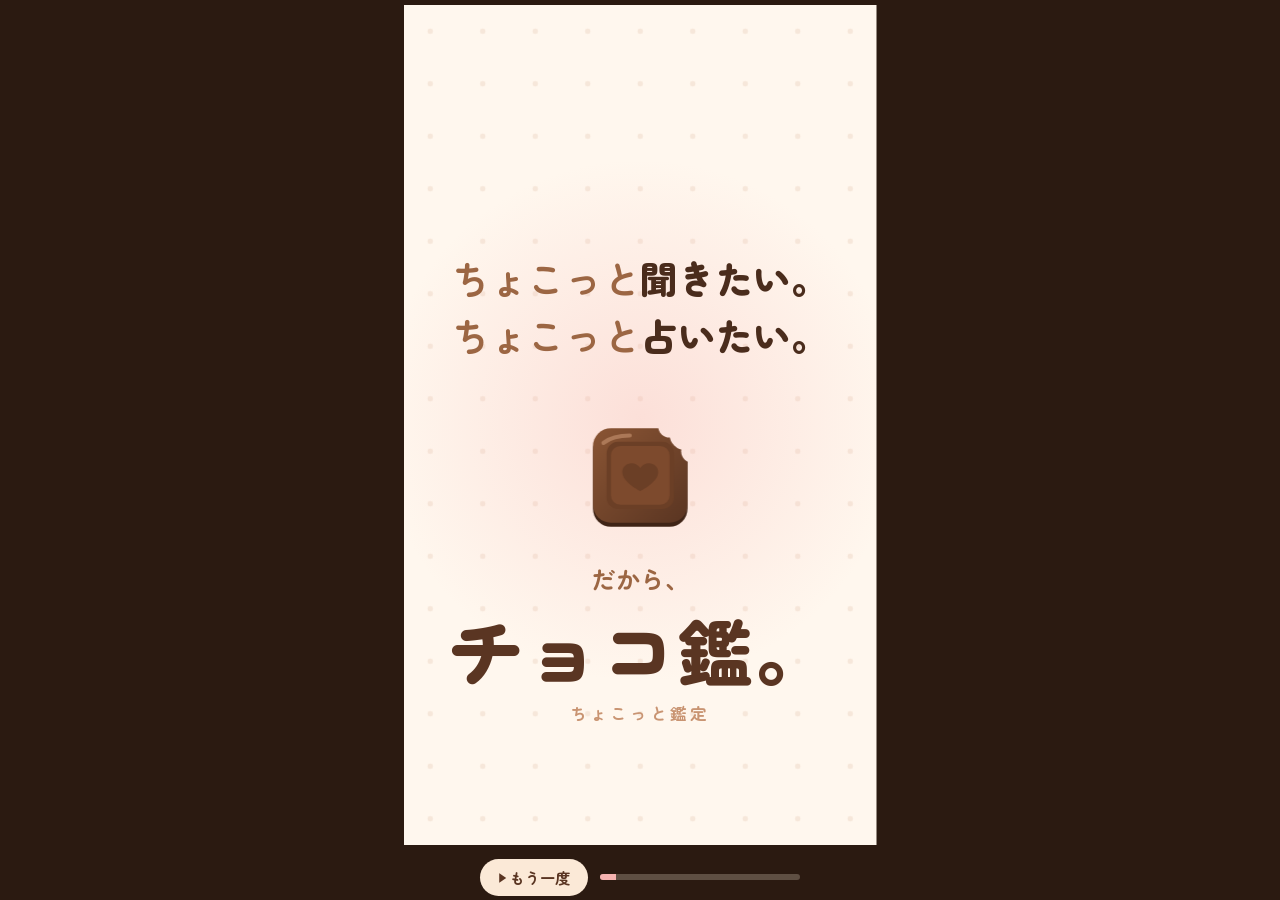
==== chocokan/index.html @ 7cccb488 "Add Choco-kan 15-second concept animation HTML/CSS animation (9:16, 1080x1920) following the Choco-k" ====
<!doctype html>
<html lang="ja">
<head>
<meta charset="utf-8">
<meta name="viewport" content="width=device-width, initial-scale=1">
<title>チョコ鑑 15秒</title>
<link rel="preconnect" href="https://fonts.googleapis.com">
<link rel="preconnect" href="https://fonts.gstatic.com" crossorigin>
<link href="https://fonts.googleapis.com/css2?family=Zen+Maru+Gothic:wght@500;700;900&display=swap" rel="stylesheet">
<style>
  :root {
    --cream: #fff7ee;
    --cream-2: #fbe9d7;
    --choco: #5a3522;
    --choco-2: #7a4a2f;
    --choco-3: #9c6643;
    --milk: #c99472;
    --pink: #f6b3b0;
    --mist: #e9e3f3;
    --ink: #4a2c1c;
  }
  * { box-sizing: border-box; margin: 0; padding: 0; }
  html, body { height: 100%; }
  body {
    background: #2b1a11;
    font-family: "Zen Maru Gothic", "Hiragino Maru Gothic ProN", "IPAGothic", sans-serif;
    color: var(--ink);
    display: flex; flex-direction: column; align-items: center; justify-content: center;
    overflow: hidden;
  }

  /* ---------- 1080x1920 stage, scaled to fit ---------- */
  #viewport { position: relative; }
  #stage {
    position: absolute; left: 0; top: 0;
    width: 1080px; height: 1920px;
    transform-origin: 0 0;
    overflow: hidden;
    background: var(--cream);
  }
  .abs { position: absolute; }
  .center-x { left: 0; right: 0; text-align: center; }

  /* soft background dots */
  .dots {
    inset: 0;
    background-image: radial-gradient(circle, rgba(201,148,114,.16) 6px, transparent 7px);
    background-size: 120px 120px;
    animation: drift 15s linear both;
  }
  @keyframes drift { from { background-position: 0 0; } to { background-position: 120px -240px; } }
  .glow {
    width: 1300px; height: 1300px; left: -110px; top: 300px; border-radius: 50%;
    background: radial-gradient(circle, rgba(246,179,176,.35), transparent 65%);
    animation: glowshift 15s ease-in-out both;
  }
  @keyframes glowshift {
    0% { transform: translate(-120px, -200px); }
    50% { transform: translate(120px, 100px); }
    100% { transform: translate(0, 0); }
  }

  /* ---------- generic motions ---------- */
  @keyframes popIn {
    0% { opacity: 0; transform: translateY(30px) scale(.6); }
    60% { opacity: 1; transform: translateY(-6px) scale(1.06); }
    100% { opacity: 1; transform: none; }
  }
  @keyframes fadeUp {
    0% { opacity: 0; transform: translateY(40px); }
    100% { opacity: 1; transform: none; }
  }
  @keyframes fadeOut { to { opacity: 0; transform: translateY(-40px) scale(.96); } }
  @keyframes floatAway { to { opacity: 0; transform: translateY(-160px) scale(.8); } }
  @keyframes bob {
    0%, 100% { translate: 0 0; }
    50% { translate: 0 -12px; }
  }

  /* ---------- Scene 1 : everyday small moyamoya ---------- */
  .phone {
    left: 300px; top: 900px; width: 480px; height: 860px;
    border-radius: 72px; background: var(--choco);
    padding: 22px;
    box-shadow: 0 40px 80px rgba(90,53,34,.25);
    animation: phoneIn .8s cubic-bezier(.2,.9,.3,1.2) 0s both, phoneOut .6s ease-in 4.3s forwards;
  }
  @keyframes phoneIn { from { opacity: 0; transform: translateY(260px) rotate(-4deg); } to { opacity: 1; transform: rotate(-3deg); } }
  @keyframes phoneOut { from { opacity: 1; transform: rotate(-3deg); } to { opacity: 0; transform: translateY(300px) rotate(-6deg); } }
  .screen {
    width: 100%; height: 100%; border-radius: 52px; background: #fffaf4;
    position: relative; overflow: hidden;
  }
  .screen .time { position: absolute; top: 34px; left: 0; right: 0; text-align: center; font-weight: 700; font-size: 30px; color: var(--choco-3); }
  .screen .name { position: absolute; top: 96px; left: 0; right: 0; text-align: center; font-size: 30px; font-weight: 700; color: var(--choco-2); }
  .screen .line { position: absolute; top: 150px; left: 30px; right: 30px; height: 2px; background: var(--cream-2); }
  .msg {
    position: absolute; left: 34px; top: 200px; max-width: 330px;
    background: var(--cream-2); border-radius: 30px 30px 30px 8px;
    padding: 22px 28px; font-size: 32px; font-weight: 700; line-height: 1.4; color: var(--ink);
    animation: popIn .5s ease-out .5s both;
  }
  .draft {
    position: absolute; left: 30px; right: 30px; bottom: 40px; height: 84px;
    border-radius: 42px; border: 3px solid var(--cream-2);
    padding: 0 30px; display: flex; align-items: center; font-size: 30px; color: var(--milk);
  }
  .caret { width: 3px; height: 38px; background: var(--choco-3); margin-left: 4px; animation: blink 1s steps(1) infinite; }
  @keyframes blink { 50% { opacity: 0; } }

  .thought {
    background: #fff; border-radius: 60px;
    padding: 30px 48px; font-size: 58px; font-weight: 900; color: var(--ink);
    white-space: nowrap;
    box-shadow: 0 16px 0 var(--cream-2), 0 24px 40px rgba(90,53,34,.12);
  }
  .thought .moya { display: inline-block; margin-right: 18px; color: #a99bc4; font-size: 46px; font-weight: 700; vertical-align: 6px; }
  .t1 { left: 70px; top: 230px; animation: popIn .55s ease-out .7s both, bob 2.4s ease-in-out 1.3s infinite, floatAway .6s ease-in 4.15s forwards; }
  .t2 { right: 60px; top: 460px; animation: popIn .55s ease-out 1.75s both, bob 2.6s ease-in-out 2.3s infinite, floatAway .6s ease-in 4.25s forwards; }
  .t3 { left: 50px; top: 690px; animation: popIn .55s ease-out 2.8s both, bob 2.2s ease-in-out 3.4s infinite, floatAway .6s ease-in 4.35s forwards; }

  /* ---------- Scene 2 : “もっと気軽でいい” + one chocolate ---------- */
  .s2a { top: 470px; font-size: 64px; font-weight: 700; color: var(--choco-3);
    animation: fadeUp .6s ease-out 4.85s both, fadeOut .5s ease-in 7.3s forwards; }
  .s2b { top: 580px; font-size: 84px; font-weight: 900; line-height: 1.35; color: var(--ink);
    animation: fadeUp .7s ease-out 5.3s both, fadeOut .5s ease-in 7.35s forwards; }
  .s2b em { font-style: normal; background: linear-gradient(transparent 62%, var(--pink) 62%); padding: 0 6px; }

  .choco-drop {
    left: 400px; top: 1020px; width: 280px; height: 280px;
    animation: chocoFall .9s cubic-bezier(.3,0,.4,1) 5.75s both, chocoPick .7s ease-in-out 6.75s forwards, chocoGo .5s ease-in 7.35s forwards;
  }
  @keyframes chocoFall {
    0% { opacity: 0; transform: translateY(-900px) rotate(-30deg); }
    55% { opacity: 1; transform: translateY(0) rotate(4deg) scale(1.08, .9); }
    75% { transform: translateY(-60px) rotate(-2deg); }
    100% { opacity: 1; transform: none; }
  }
  @keyframes chocoPick {
    0% { transform: none; }
    40% { transform: translateY(-90px) rotate(-8deg) scale(1.05); }
    100% { transform: translateY(-50px) rotate(-5deg); }
  }
  @keyframes chocoGo { from { opacity: 1; transform: translateY(-50px) rotate(-5deg); } to { opacity: 0; transform: translateY(-50px) rotate(-5deg) scale(.3); } }
  .shadow {
    left: 410px; top: 1320px; width: 260px; height: 40px; border-radius: 50%;
    background: rgba(90,53,34,.15);
    animation: fadeUp .4s ease-out 6.25s both, fadeOut .4s ease-in 7.35s forwards;
  }
  .choco-pop {
    left: 700px; top: 990px; font-size: 64px; font-weight: 900; color: var(--choco-3);
    animation: popIn .45s ease-out 6.8s both, fadeOut .4s ease-in 7.35s forwards;
  }
  .sparkle { width: 40px; height: 40px; }
  .sp1 { left: 350px; top: 990px; animation: twinkle .9s ease-out 6.35s both; }
  .sp2 { left: 690px; top: 1130px; animation: twinkle .9s ease-out 6.5s both; }
  .sp3 { left: 380px; top: 1250px; animation: twinkle .9s ease-out 6.9s both; }
  @keyframes twinkle {
    0% { opacity: 0; transform: scale(0) rotate(0); }
    40% { opacity: 1; transform: scale(1.2) rotate(45deg); }
    100% { opacity: 0; transform: scale(.4) rotate(90deg); }
  }

  /* ---------- Scene 3 : 人に聞く / AIに聞く ---------- */
  .s3a { top: 360px; font-size: 82px; font-weight: 900; color: var(--ink);
    animation: fadeUp .6s ease-out 7.65s both, fadeOut .5s ease-in 10.75s forwards; }
  .card {
    top: 600px; width: 440px; height: 600px; border-radius: 56px;
    background: #fff; padding: 56px 30px 0; text-align: center;
    box-shadow: 0 20px 0 var(--cream-2), 0 30px 50px rgba(90,53,34,.12);
  }
  .card .icon { width: 220px; height: 220px; margin: 0 auto 30px; }
  .card h3 { font-size: 64px; font-weight: 900; color: var(--ink); }
  .card p { margin-top: 18px; font-size: 36px; font-weight: 700; color: var(--choco-3); line-height: 1.45; }
  .card-l { left: 80px; animation: cardL .7s cubic-bezier(.2,.9,.3,1.15) 8.0s both, tapL 3s ease-in-out 8.9s both, fadeOut .5s ease-in 10.8s forwards; }
  .card-r { right: 80px; animation: cardR .7s cubic-bezier(.2,.9,.3,1.15) 8.15s both, tapR 3s ease-in-out 8.9s both, fadeOut .5s ease-in 10.85s forwards; }
  @keyframes cardL { from { opacity: 0; transform: translateX(-500px) rotate(-10deg); } to { opacity: 1; transform: none; } }
  @keyframes cardR { from { opacity: 0; transform: translateX(500px) rotate(10deg); } to { opacity: 1; transform: none; } }
  /* gentle alternating “choose” highlight: left, then right — neither is the hero */
  @keyframes tapL {
    0%, 100% { scale: 1; }
    10% { scale: .95; }
    20%, 35% { scale: 1.04; }
    45% { scale: 1; }
  }
  @keyframes tapR {
    0%, 35% { scale: 1; }
    45% { scale: .95; }
    55%, 70% { scale: 1.04; }
    80%, 100% { scale: 1; }
  }
  .ring {
    width: 170px; height: 170px; border-radius: 50%; border: 10px solid var(--pink);
    opacity: 0;
  }
  .ring-l { left: 215px; top: 680px; animation: ring .8s ease-out 9.1s both; }
  .ring-r { left: 695px; top: 680px; animation: ring .8s ease-out 10.15s both; }
  @keyframes ring {
    0% { opacity: 0; transform: scale(.3); }
    30% { opacity: 1; }
    100% { opacity: 0; transform: scale(1.4); }
  }
  .s3b { top: 1340px; font-size: 76px; font-weight: 900; color: var(--choco-2);
    animation: fadeUp .6s ease-out 9.3s both, fadeOut .5s ease-in 10.9s forwards; }
  .s3c { top: 1470px; font-size: 40px; font-weight: 700; color: var(--choco-3);
    animation: fadeUp .6s ease-out 9.6s both, fadeOut .5s ease-in 10.9s forwards; }

  /* ---------- Scene 4 : copy + logo ---------- */
  .s4a, .s4b { font-size: 86px; font-weight: 900; color: var(--ink); }
  .s4a { top: 560px; animation: fadeUp .6s ease-out 11.4s both; }
  .s4b { top: 690px; animation: fadeUp .6s ease-out 12.0s both; }
  .s4a b, .s4b b { color: var(--choco-3); }
  .logo-choco { left: 420px; top: 960px; width: 240px; height: 240px;
    animation: logoDrop .8s cubic-bezier(.3,0,.4,1) 12.7s both; }
  @keyframes logoDrop {
    0% { opacity: 0; transform: translateY(-300px) rotate(-20deg); }
    60% { opacity: 1; transform: translateY(0) scale(1.08, .92) rotate(3deg); }
    80% { transform: translateY(-24px); }
    100% { opacity: 1; transform: none; }
  }
  .s4c { top: 1270px; font-size: 56px; font-weight: 700; color: var(--choco-3);
    animation: fadeUp .5s ease-out 13.15s both; }
  .s4d { top: 1350px; font-size: 168px; font-weight: 900; color: var(--choco); letter-spacing: .04em;
    animation: logoPop .7s cubic-bezier(.2,.9,.3,1.3) 13.45s both; }
  @keyframes logoPop { 0% { opacity: 0; transform: scale(.5); } 100% { opacity: 1; transform: none; } }
  .s4e { top: 1590px; font-size: 38px; font-weight: 700; color: var(--milk); letter-spacing: .2em;
    animation: fadeUp .6s ease-out 14.0s both; }

  /* ---------- controls (not part of the film) ---------- */
  #controls {
    margin-top: 14px; display: flex; gap: 12px; align-items: center;
    font-family: inherit;
  }
  #controls button {
    font: inherit; font-weight: 700; font-size: 15px;
    padding: 8px 18px; border-radius: 999px; border: 0;
    background: #fbe9d7; color: #5a3522; cursor: pointer;
  }
  #bar { width: 200px; height: 6px; border-radius: 3px; background: rgba(251,233,215,.25); overflow: hidden; }
  #bar i { display: block; height: 100%; width: 0; background: #f6b3b0; }
  body.render #controls { display: none; }
  body.render { background: var(--cream); }
</style>
</head>
<body>
<div id="viewport">
<div id="stage">
  <div class="abs dots"></div>
  <div class="abs glow"></div>

  <!-- Scene 1 -->
  <div class="abs phone">
    <div class="screen">
      <div class="time">21:47</div>
      <div class="name">ゆうと</div>
      <div class="line"></div>
      <div class="msg">おつかれ〜！<br>また今度ね☺</div>
      <div class="draft">今日、LINEしても<span class="caret"></span></div>
    </div>
  </div>
  <div class="abs thought t1"><span class="moya">もや</span>これって脈あり？</div>
  <div class="abs thought t2"><span class="moya">もや</span>今日LINEしていい？</div>
  <div class="abs thought t3"><span class="moya">もや</span>仕事、このままでいいのかな？</div>

  <!-- Scene 2 -->
  <div class="abs center-x s2a">そんなとき、</div>
  <div class="abs center-x s2b">占いは、<br><em>もっと気軽でいい。</em></div>
  <div class="abs shadow"></div>
  <svg class="abs choco-drop" viewBox="0 0 200 200" aria-hidden="true"><use href="#choco"/></svg>
  <div class="abs choco-pop">ちょこっ</div>
  <svg class="abs sparkle sp1" viewBox="0 0 40 40"><use href="#spark"/></svg>
  <svg class="abs sparkle sp2" viewBox="0 0 40 40"><use href="#spark"/></svg>
  <svg class="abs sparkle sp3" viewBox="0 0 40 40"><use href="#spark"/></svg>

  <!-- Scene 3 -->
  <div class="abs center-x s3a">人に聞く。AIに聞く。</div>
  <div class="abs card card-l">
    <svg class="icon" viewBox="0 0 220 220" aria-hidden="true">
      <circle cx="110" cy="110" r="104" fill="#fbe9d7"/>
      <circle cx="92" cy="92" r="34" fill="#7a4a2f"/>
      <path d="M38 178c6-38 30-56 54-56s48 18 54 56z" fill="#7a4a2f"/>
      <rect x="128" y="38" width="66" height="46" rx="20" fill="#f6b3b0"/>
      <path d="M140 80l-6 18 20-14z" fill="#f6b3b0"/>
      <circle cx="146" cy="61" r="5" fill="#fff"/><circle cx="161" cy="61" r="5" fill="#fff"/><circle cx="176" cy="61" r="5" fill="#fff"/>
    </svg>
    <h3>人に聞く</h3>
    <p>話しながら<br>考えたいときに</p>
  </div>
  <div class="abs card card-r">
    <svg class="icon" viewBox="0 0 220 220" aria-hidden="true">
      <circle cx="110" cy="110" r="104" fill="#fbe9d7"/>
      <rect x="44" y="58" width="132" height="92" rx="34" fill="#7a4a2f"/>
      <path d="M72 146l-8 30 34-26z" fill="#7a4a2f"/>
      <circle cx="84" cy="104" r="9" fill="#fff"/><circle cx="110" cy="104" r="9" fill="#fff"/><circle cx="136" cy="104" r="9" fill="#fff"/>
      <path d="M172 30l6 14 14 6-14 6-6 14-6-14-14-6 14-6z" fill="#f6b3b0"/>
    </svg>
    <h3>AIに聞く</h3>
    <p>今すぐ少し<br>聞きたいときに</p>
  </div>
  <div class="abs ring ring-l"></div>
  <div class="abs ring ring-r"></div>
  <div class="abs center-x s3b">今の気分で、選べる。</div>
  <div class="abs center-x s3c">そのときの悩みと時間に合わせて</div>

  <!-- Scene 4 -->
  <div class="abs center-x s4a"><b>ちょこっと</b>聞きたい。</div>
  <div class="abs center-x s4b"><b>ちょこっと</b>占いたい。</div>
  <svg class="abs logo-choco" viewBox="0 0 200 200" aria-hidden="true"><use href="#choco-bite"/></svg>
  <div class="abs center-x s4c">だから、</div>
  <div class="abs center-x s4d">チョコ鑑。</div>
  <div class="abs center-x s4e">ちょこっと鑑定</div>
</div>
</div>

<div id="controls">
  <button id="replay" type="button">▶ もう一度</button>
  <div id="bar"><i></i></div>
</div>

<svg width="0" height="0" style="position:absolute">
  <defs>
    <linearGradient id="cg" x1="0" y1="0" x2="1" y2="1">
      <stop offset="0" stop-color="#8a5534"/><stop offset="1" stop-color="#5a3522"/>
    </linearGradient>
    <symbol id="choco" viewBox="0 0 200 200">
      <rect x="10" y="14" width="180" height="180" rx="34" fill="#3f2416"/>
      <rect x="10" y="6" width="180" height="180" rx="34" fill="url(#cg)"/>
      <rect x="36" y="32" width="128" height="128" rx="22" fill="#6b3f26"/>
      <rect x="44" y="40" width="112" height="112" rx="18" fill="#7d4a2d"/>
      <path d="M100 82c-10-16-36-10-34 10 2 18 34 34 34 34s32-16 34-34c2-20-24-26-34-10z" fill="#6b3f26"/>
      <path d="M30 34q18-14 50-14" stroke="#c99472" stroke-width="8" stroke-linecap="round" fill="none" opacity=".6"/>
    </symbol>
    <mask id="bite">
      <rect width="200" height="200" fill="#fff"/>
      <circle cx="186" cy="18" r="30" fill="#000"/>
      <circle cx="156" cy="2" r="22" fill="#000"/>
      <circle cx="200" cy="50" r="22" fill="#000"/>
    </mask>
    <symbol id="choco-bite" viewBox="0 0 200 200">
      <g mask="url(#bite)"><use href="#choco"/></g>
    </symbol>
    <symbol id="spark" viewBox="0 0 40 40">
      <path d="M20 0l5 15 15 5-15 5-5 15-5-15-15-5 15-5z" fill="#f6b3b0"/>
    </symbol>
  </defs>
</svg>

<script>
(() => {
  const DURATION = 15000;
  const params = new URLSearchParams(location.search);
  const render = params.has('render');
  const stage = document.getElementById('stage');
  const viewport = document.getElementById('viewport');
  const bar = document.querySelector('#bar i');
  if (render) document.body.classList.add('render');

  function fit() {
    const reserve = render ? 0 : 60;
    const s = Math.min(innerWidth / 1080, (innerHeight - reserve) / 1920);
    stage.style.transform = `scale(${s})`;
    viewport.style.width = 1080 * s + 'px';
    viewport.style.height = 1920 * s + 'px';
  }
  addEventListener('resize', fit);
  fit();

  const anims = () => stage.getAnimations({ subtree: true });

  // Deterministic seek, used for frame-by-frame video export.
  window.seek = (ms) => {
    anims().forEach(a => { a.pause(); a.currentTime = ms; });
    bar.style.width = (ms / DURATION * 100) + '%';
  };

  let start = 0;
  function play() {
    anims().forEach(a => { a.currentTime = 0; a.play(); });
    start = performance.now();
  }
  function tick(now) {
    const t = Math.min(now - start, DURATION);
    bar.style.width = (t / DURATION * 100) + '%';
    requestAnimationFrame(tick);
  }
  document.getElementById('replay').addEventListener('click', play);

  if (render) {
    anims().forEach(a => a.pause());
  } else {
    document.fonts.ready.then(() => { play(); requestAnimationFrame(tick); });
  }
})();
</script>
</body>
</html>
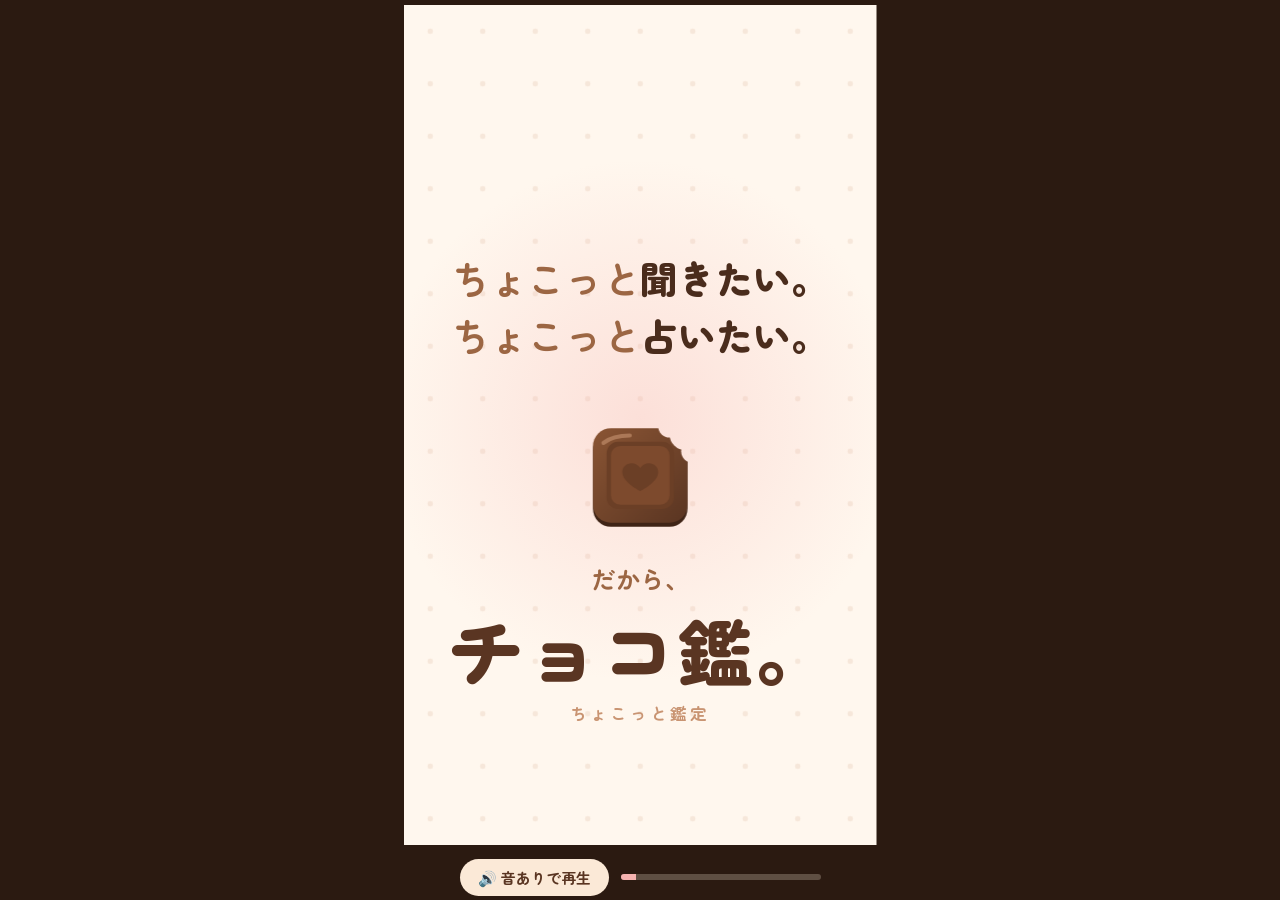
==== commit 95b6e72d: "Add BGM, sound effects and narration to Choco-kan animation - make_sound.py synthesizes a 128 BPM mu" ====
--- a/chocokan/index.html
+++ b/chocokan/index.html
@@ -313,7 +313,8 @@
 </div>
 
 <div id="controls">
-  <button id="replay" type="button">▶ もう一度</button>
+  <button id="replay" type="button">🔊 音ありで再生</button>
+  <audio id="sound" src="chocokan_sound.mp3" preload="auto"></audio>
   <div id="bar"><i></i></div>
 </div>
 
@@ -383,7 +384,16 @@
     bar.style.width = (t / DURATION * 100) + '%';
     requestAnimationFrame(tick);
   }
-  document.getElementById('replay').addEventListener('click', play);
+  // Browsers block autoplay with sound, so the first run is silent and the
+  // button restarts the film together with the soundtrack.
+  const sound = document.getElementById('sound');
+  const replay = document.getElementById('replay');
+  replay.addEventListener('click', () => {
+    sound.pause();
+    sound.currentTime = 0;
+    sound.play().then(play, play);
+    replay.textContent = '▶ もう一度';
+  });
 
   if (render) {
     anims().forEach(a => a.pause());
